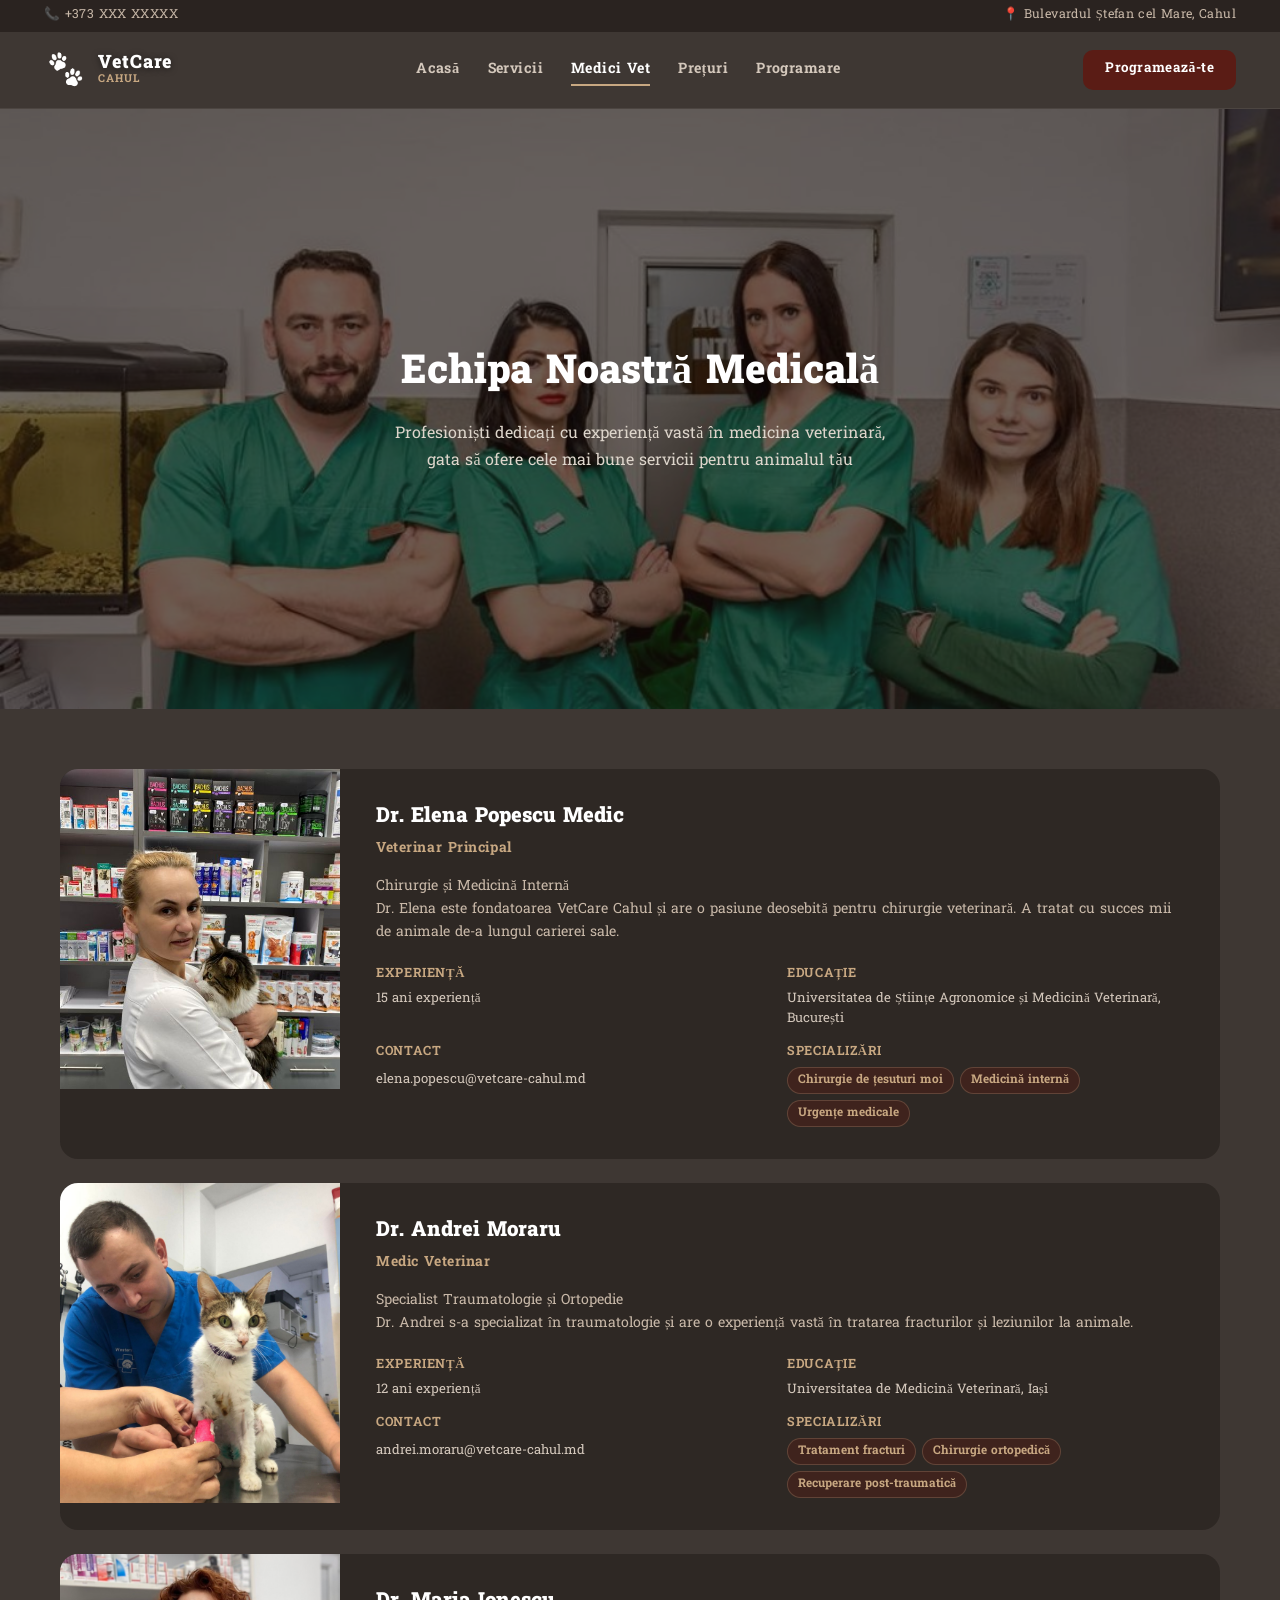
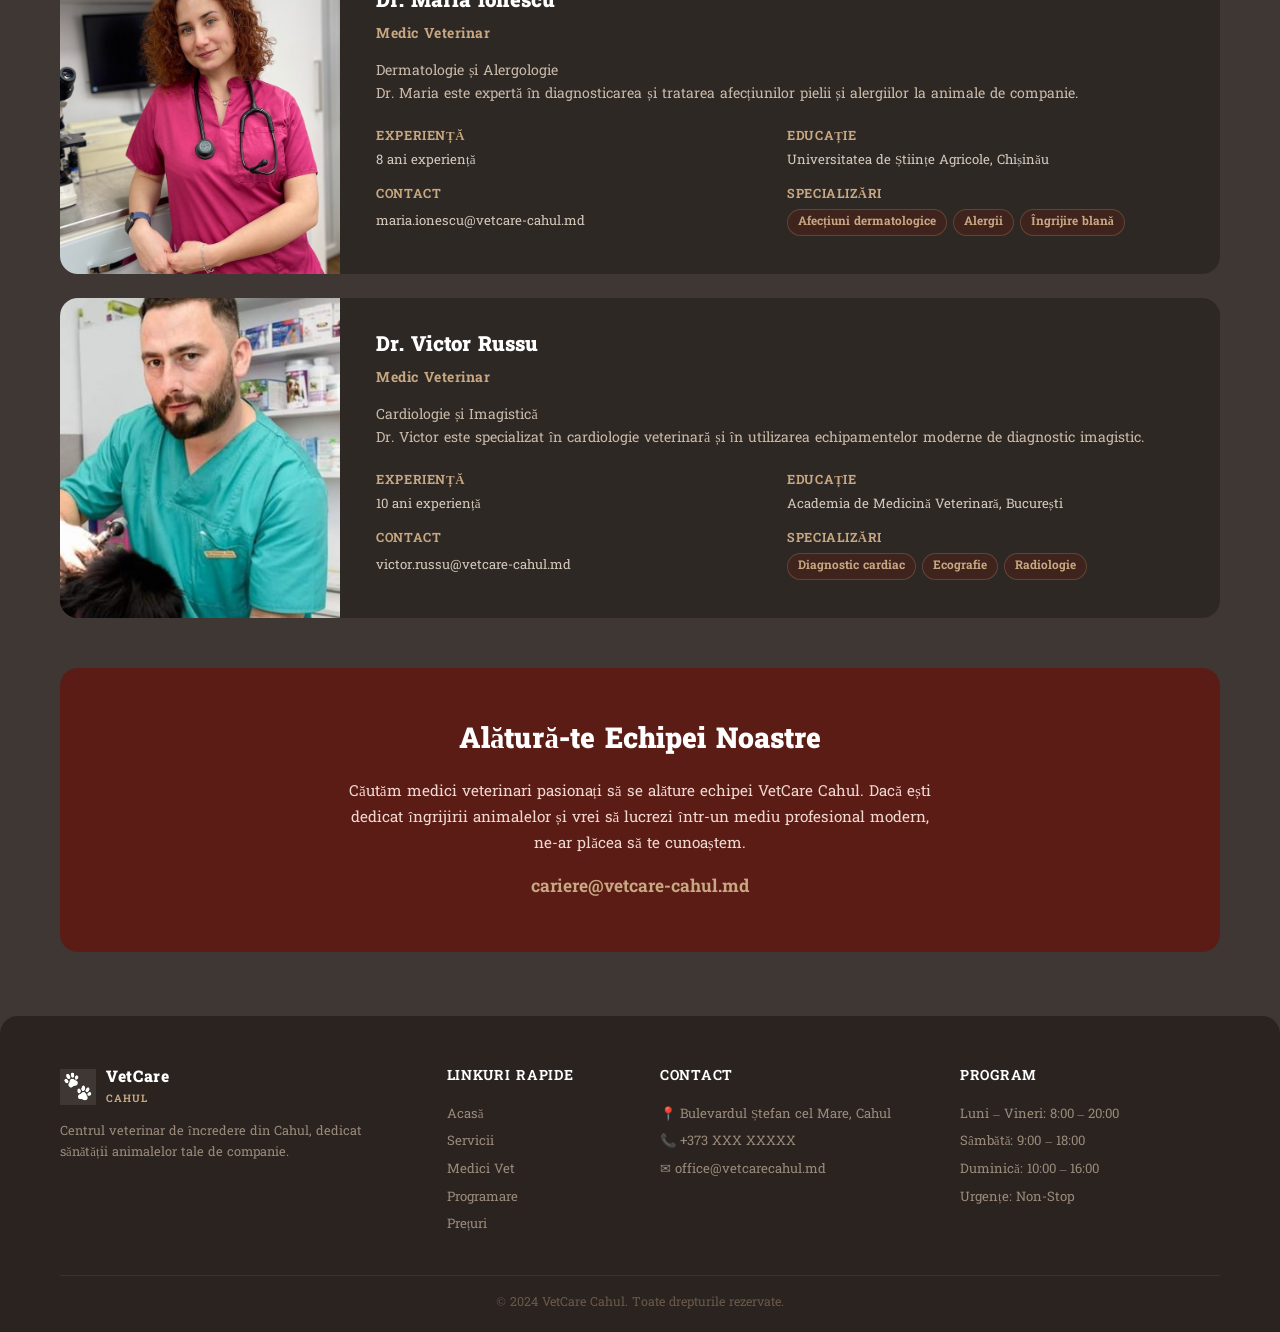
==== pagini/medici.html @ 3e3d9ead "Add files via upload" ====
<!DOCTYPE html>
<html lang="ro">
<head>
  <meta charset="UTF-8" />
  <meta name="viewport" content="width=device-width, initial-scale=1.0" />
  <title>Medici Vet — VetCare Cahul</title>
  <link rel="stylesheet" href="../stil.css" />
  <link href="https://fonts.googleapis.com/css2?family=Hanuman:wght@400;700;900&display=swap" rel="stylesheet" />
</head>
<body>
 

  <div class="topbar">
    <span>📞 +373 XXX XXXXX</span>
    <span>📍 Bulevardul Ștefan cel Mare, Cahul</span>
  </div>
 
  <nav class="navbar-solid">
    <div class="nav-logo">
      <img src="../Imagini/Logo thread & trend.png" alt="VetCare Cahul" class="logo-img" />
      <div class="logo-text">
        <span class="logo-name">VetCare</span>
        <span class="logo-sub">Cahul</span>
      </div>
    </div>
    <ul class="nav-links">
      <li><a href="../index.html">Acasă</a></li>
      <li><a href="servicii.html">Servicii</a></li>
      <li><a href="medici.html" class="active">Medici Vet</a></li>
      <li><a href="preturi.html">Prețuri</a></li>
      <li><a href="programare.html">Programare</a></li>
    </ul>
    <a href="programare.html" class="btn-nav">Programează-te</a>
  </nav>

 
 <section class="hero-medici">

    <div class="hero-medici-overlay"></div>

    <div class="hero-medici-content">
        <h1>Echipa Noastră Medicală</h1>

        <p>
            Profesioniști dedicați cu experiență vastă în medicina veterinară,<br />gata să ofere cele mai bune servicii pentru animalul tău
        </p>
    </div>

</section>
  <div class="medici-page">
    <div class="medici-list">
 
    
      <div class="medic-card">
        <img src="../Imagini/f1.jpeg" alt="Dr. Elena Popescu" class="medic-photo" />
        <div class="medic-info">
          <h3>Dr. Elena Popescu Medic</h3>
          <div class="medic-title">Veterinar Principal</div>
          <p class="medic-desc">Chirurgie și Medicină Internă<br />Dr. Elena este fondatoarea VetCare Cahul și are o pasiune deosebită pentru chirurgie veterinară. A tratat cu succes mii de animale de-a lungul carierei sale.</p>
          <div class="medic-details">
            <div class="medic-detail-block">
              <h4>Experiență</h4>
              <p>15 ani experiență</p>
            </div>
            <div class="medic-detail-block">
              <h4>Educație</h4>
              <p>Universitatea de Științe Agronomice și Medicină Veterinară, București</p>
            </div>
            <div class="medic-detail-block">
              <h4>Contact</h4>
              <a href="mailto:elena.popescu@vetcare-cahul.md">elena.popescu@vetcare-cahul.md</a>
            </div>
            <div class="medic-detail-block">
              <h4>Specializări</h4>
              <div class="medic-tags">
                <span class="medic-tag">Chirurgie de țesuturi moi</span>
                <span class="medic-tag">Medicină internă</span>
                <span class="medic-tag">Urgențe medicale</span>
              </div>
            </div>
          </div>
        </div>
      </div>
 
   
      <div class="medic-card">
        <img src="../Imagini/b1.jpg" alt="Dr. Andrei Moraru" class="medic-photo" />
        <div class="medic-info">
          <h3>Dr. Andrei Moraru</h3>
          <div class="medic-title">Medic Veterinar</div>
          <p class="medic-desc">Specialist Traumatologie și Ortopedie<br />Dr. Andrei s-a specializat în traumatologie și are o experiență vastă în tratarea fracturilor și leziunilor la animale.</p>
          <div class="medic-details">
            <div class="medic-detail-block">
              <h4>Experiență</h4>
              <p>12 ani experiență</p>
            </div>
            <div class="medic-detail-block">
              <h4>Educație</h4>
              <p>Universitatea de Medicină Veterinară, Iași</p>
            </div>
            <div class="medic-detail-block">
              <h4>Contact</h4>
              <a href="mailto:andrei.moraru@vetcare-cahul.md">andrei.moraru@vetcare-cahul.md</a>
            </div>
            <div class="medic-detail-block">
              <h4>Specializări</h4>
              <div class="medic-tags">
                <span class="medic-tag">Tratament fracturi</span>
                <span class="medic-tag">Chirurgie ortopedică</span>
                <span class="medic-tag">Recuperare post-traumatică</span>
              </div>
            </div>
          </div>
        </div>
      </div>
 
      <div class="medic-card">
        <img src="../Imagini/f2 (1).jpg" alt="Dr. Maria Ionescu" class="medic-photo" />
        <div class="medic-info">
          <h3>Dr. Maria Ionescu</h3>
          <div class="medic-title">Medic Veterinar</div>
          <p class="medic-desc">Dermatologie și Alergologie<br />Dr. Maria este expertă în diagnosticarea și tratarea afecțiunilor pielii și alergiilor la animale de companie.</p>
          <div class="medic-details">
            <div class="medic-detail-block">
              <h4>Experiență</h4>
              <p>8 ani experiență</p>
            </div>
            <div class="medic-detail-block">
              <h4>Educație</h4>
              <p>Universitatea de Științe Agricole, Chișinău</p>
            </div>
            <div class="medic-detail-block">
              <h4>Contact</h4>
              <a href="mailto:maria.ionescu@vetcare-cahul.md">maria.ionescu@vetcare-cahul.md</a>
            </div>
            <div class="medic-detail-block">
              <h4>Specializări</h4>
              <div class="medic-tags">
                <span class="medic-tag">Afecțiuni dermatologice</span>
                <span class="medic-tag">Alergii</span>
                <span class="medic-tag">Îngrijire blană</span>
              </div>
            </div>
          </div>
        </div>
      </div>
 
      <div class="medic-card">
        <img src="../Imagini/b2.jpg" alt="Dr. Victor Russu" class="medic-photo" />
        <div class="medic-info">
          <h3>Dr. Victor Russu</h3>
          <div class="medic-title">Medic Veterinar</div>
          <p class="medic-desc">Cardiologie și Imagistică<br />Dr. Victor este specializat în cardiologie veterinară și în utilizarea echipamentelor moderne de diagnostic imagistic.</p>
          <div class="medic-details">
            <div class="medic-detail-block">
              <h4>Experiență</h4>
              <p>10 ani experiență</p>
            </div>
            <div class="medic-detail-block">
              <h4>Educație</h4>
              <p>Academia de Medicină Veterinară, București</p>
            </div>
            <div class="medic-detail-block">
              <h4>Contact</h4>
              <a href="mailto:victor.russu@vetcare-cahul.md">victor.russu@vetcare-cahul.md</a>
            </div>
            <div class="medic-detail-block">
              <h4>Specializări</h4>
              <div class="medic-tags">
                <span class="medic-tag">Diagnostic cardiac</span>
                <span class="medic-tag">Ecografie</span>
                <span class="medic-tag">Radiologie</span>
              </div>
            </div>
          </div>
        </div>
      </div>
 
    </div>
    <div class="join-banner">
      <h2>Alătură-te Echipei Noastre</h2>
      <p>Căutăm medici veterinari pasionați să se alăture echipei VetCare Cahul. Dacă ești dedicat îngrijirii animalelor și vrei să lucrezi într-un mediu profesional modern, ne-ar plăcea să te cunoaștem.</p>
      <a href="mailto:cariere@vetcare-cahul.md" class="email-link">cariere@vetcare-cahul.md</a>
    </div>
 
  </div>
 
  <footer class="footer">
    <div class="footer-inner">
      <div class="footer-col footer-brand">
        <div class="footer-logo">
          <img src="../Imagini/Logo thread & trend.png" alt="VetCare" class="footer-logo-img" />
          <div>
            <span class="footer-logo-name">VetCare</span>
            <span class="footer-logo-sub">Cahul</span>
          </div>
        </div>
        <p class="footer-desc">Centrul veterinar de încredere din Cahul, dedicat sănătății animalelor tale de companie.</p>
      </div>
      <div class="footer-col">
        <h4>Linkuri Rapide</h4>
        <ul>
          <li><a href="../index.html">Acasă</a></li>
          <li><a href="servicii.html">Servicii</a></li>
          <li><a href="medici.html">Medici Vet</a></li>
          <li><a href="programare.html">Programare</a></li>
          <li><a href="preturi.html">Prețuri</a></li>
        </ul>
      </div>
      <div class="footer-col">
        <h4>Contact</h4>
        <ul>
          <li>📍 Bulevardul Ștefan cel Mare, Cahul</li>
          <li>📞 +373 XXX XXXXX</li>
          <li>✉ office@vetcarecahul.md</li>
        </ul>
      </div>
      <div class="footer-col">
        <h4>Program</h4>
        <ul>
          <li>Luni – Vineri: 8:00 – 20:00</li>
          <li>Sâmbătă: 9:00 – 18:00</li>
          <li>Duminică: 10:00 – 16:00</li>
          <li>Urgențe: Non-Stop</li>
        </ul>
      </div>
    </div>
    <div class="footer-bottom">
      <p>© 2024 VetCare Cahul. Toate drepturile rezervate.</p>
    </div>
  </footer>
 
</body>
</html>
---- stil.css ----
*, *::before, *::after {
  box-sizing: border-box;
  margin: 0;
  padding: 0;
}

html { scroll-behavior: smooth; }

body {
  font-family: 'Hanuman', serif;
  background-color: #3E3733;
  color: #f0ece8;
  line-height: 1.6;
}

a { text-decoration: none; color: inherit; }
ul { list-style: none; }

.topbar {
  background-color: #2a2320;
  color: #c8b8a8;
  font-size: 0.78rem;
  display: flex;
  justify-content: space-between;
  align-items: center;
  padding: 6px 44px;
  letter-spacing: 0.03em;
  position: relative;
  z-index: 200;
}

.topbar-center {
  font-family: 'Hanuman', serif;
  font-size: 1rem;
  font-weight: 900;
  color: #fff;
  letter-spacing: 0.15em;
  text-transform: uppercase;
}

.navbar {
  background: transparent;
  display: flex;
  align-items: center;
  justify-content: space-between;
  padding: 16px 44px;
  position: absolute;
  top: 32px;
  left: 0;
  right: 0;
  z-index: 100;
}

.navbar-solid {
  background-color: #3E3733;
  display: flex;
  align-items: center;
  justify-content: space-between;
  padding: 16px 44px;
  position: sticky;
  top: 0;
  z-index: 100;
  border-bottom: 1px solid rgba(255,255,255,0.07);
}

.nav-logo {
  display: flex;
  align-items: center;
  gap: 10px;
}

.logo-img {
  width: 44px;
  height: 44px;
  object-fit: contain;
}

.logo-text {
  display: flex;
  flex-direction: column;
  line-height: 1.1;
}

.logo-name {
  font-family: 'Hanuman', serif;
  font-weight: 900;
  font-size: 1.15rem;
  color: #fff;
  letter-spacing: 0.04em;
  text-shadow: 0 1px 6px rgba(0,0,0,0.5);
}

.logo-sub {
  font-family: 'Hanuman', serif;
  font-size: 0.68rem;
  font-weight: 700;
  color: #c8a882;
  letter-spacing: 0.1em;
  text-transform: uppercase;
}

.nav-links {
  display: flex;
  gap: 28px;
  align-items: center;
}

.nav-links a {
  font-family: 'Hanuman', serif;
  font-size: 0.9rem;
  font-weight: 700;
  color: #fff;
  letter-spacing: 0.03em;
  text-shadow: 0 1px 4px rgba(0,0,0,0.6);
  padding: 4px 0;
  border-bottom: 2px solid transparent;
  transition: border-color 0.2s, color 0.2s;
}

.navbar-solid .nav-links a {
  text-shadow: none;
  color: #d4c8bc;
}

.nav-links a:hover,
.nav-links a.active {
  border-bottom-color: #c8a882;
  color: #fff;
}

.nav-center {
  display: flex;
  gap: 6px;
  align-items: center;
}

.nav-center a {
  font-family: 'Hanuman', serif;
  font-size: 0.88rem;
  font-weight: 700;
  color: #d4c8bc;
  letter-spacing: 0.02em;
  padding: 6px 14px;
  border-radius: 8px;
  border: 1px solid transparent;
  transition: color 0.2s, border-color 0.2s, background-color 0.2s;
}

.navbar .nav-center a {
  color: #fff;
  text-shadow: 0 1px 4px rgba(0,0,0,0.6);
}

.nav-center a:hover {
  color: #fff;
  background-color: rgba(255,255,255,0.08);
}

.nav-center a.active {
  color: #fff;
  border-color: rgba(255,255,255,0.35);
}

.btn-nav {
  background-color: #5A1C15;
  color: #fff;
  font-family: 'Hanuman', serif;
  font-size: 0.85rem;
  font-weight: 700;
  padding: 9px 22px;
  border-radius: 10px;
  letter-spacing: 0.03em;
  transition: background-color 0.2s;
  white-space: nowrap;
}

.btn-nav:hover { background-color: #7a2820; }

.hero {
  position: relative;
  min-height: 600px;
  display: flex;
  flex-direction: column;
  align-items: center;
  justify-content: center;
  text-align: center;
  overflow: hidden;
  background-image: url('Imagini/p1.png');
  background-size: cover;
  background-position: center;
  background-repeat: no-repeat;
  background-color: #1e120e;
  padding: 130px 40px 90px;
}

.hero-overlay {
  position: absolute;
  inset: 0;
  background: rgba(20, 10, 8, 0.62);
  z-index: 0;
}

.hero-content {
  position: relative;
  z-index: 1;
  max-width: 700px;
}

.hero-content h1 {
  font-family: 'Hanuman', serif;
  font-size: 2.5rem;
  font-weight: 900;
  color: #ffffff;
  line-height: 1.2;
  margin-bottom: 18px;
  text-shadow: 0 2px 14px rgba(0,0,0,0.6);
}

.hero-content p {
  font-family: 'Hanuman', serif;
  font-size: 1rem;
  color: #ddd5cb;
  margin-bottom: 34px;
  line-height: 1.7;
}

.btn-ghost {
  display: inline-block;
  background: transparent;
  color: #fff;
  border: 2px solid #fff;
  font-family: 'Hanuman', serif;
  font-weight: 700;
  font-size: 0.92rem;
  padding: 12px 30px;
  border-radius: 10px;
  letter-spacing: 0.04em;
  transition: background 0.2s;
}

.btn-ghost:hover { background: rgba(255,255,255,0.15); }

.hero-corner-btn {
  position: absolute;
  left: 50%;
  bottom: 70px;
  transform: translateX(-50%);
  z-index: 10;
}

.btn-appointment {
  display: inline-block;
  background-color: #5A1C15;
  color: #ffffff;
  font-family: 'Hanuman', serif;
  font-size: 0.9rem;
  font-weight: 700;
  padding: 14px 32px;
  border: 2px solid #ffffff;
  border-radius: 10px;
  letter-spacing: 0.03em;
  box-shadow: 0 4px 12px rgba(0,0,0,0.35);
  transition: background-color 0.25s ease, transform 0.25s ease, box-shadow 0.25s ease;
}

.btn-appointment:hover {
  background-color: #7a2820;
  transform: translateY(-3px);
  box-shadow: 0 6px 16px rgba(0,0,0,0.45);
}

.hero-sub {
  position: relative;
  min-height: 320px;
  display: flex;
  flex-direction: column;
  align-items: center;
  justify-content: center;
  text-align: center;
  overflow: hidden;
  background-size: cover;
  background-position: center;
  padding: 80px 40px 60px;
}

.hero-sub-overlay {
  position: absolute;
  inset: 0;
  background: rgba(20, 10, 8, 0.68);
  z-index: 0;
}

.hero-sub-content {
  position: relative;
  z-index: 1;
  max-width: 700px;
}

.hero-sub-content h1 {
  font-family: 'Hanuman', serif;
  font-size: 2.4rem;
  font-weight: 900;
  color: #fff;
  margin-bottom: 14px;
  text-shadow: 0 2px 10px rgba(0,0,0,0.7);
}

.hero-sub-content p {
  font-size: 1rem;
  color: #ddd5cb;
  line-height: 1.7;
}

.features {
  background-color: #5A1C15;
  display: grid;
  grid-template-columns: repeat(4, 1fr);
  border-radius: 0 0 18px 18px;
  overflow: hidden;
}

.feature-card {
  padding: 30px 22px;
  text-align: center;
  border-right: 1px solid rgba(255,255,255,0.1);
  transition: background-color 0.2s;
}

.feature-card:last-child { border-right: none; }
.feature-card:hover { background-color: rgba(0,0,0,0.1); }

.feature-icon { font-size: 1.9rem; margin-bottom: 10px; }

.feature-card h3 {
  font-family: 'Hanuman', serif;
  font-size: 0.95rem;
  font-weight: 700;
  color: #fff;
  margin-bottom: 7px;
}

.feature-card p { font-size: 0.8rem; color: #f0d8d0; line-height: 1.5; }

.services {
  background-color: #3E3733;
  padding: 70px 60px;
  text-align: center;
}

.services h2 {
  font-family: 'Hanuman', serif;
  font-size: 2rem;
  font-weight: 900;
  color: #fff;
  margin-bottom: 44px;
}

.services-grid {
  display: grid;
  grid-template-columns: repeat(4, 1fr);
  gap: 20px;
  margin-bottom: 40px;
}

.service-card {
  background-color: #5A1C15;
  border-radius: 14px;
  padding: 34px 20px 28px;
  text-align: center;
  transition: transform 0.2s, background-color 0.2s;
}

.service-card:hover { transform: translateY(-4px); background-color: #6e2219; }

.service-icon { font-size: 2.2rem; margin-bottom: 14px; }

.service-card h3 {
  font-family: 'Hanuman', serif;
  font-size: 1rem;
  font-weight: 700;
  color: #fff;
  margin-bottom: 8px;
}

.service-card p { font-size: 0.82rem; color: #f0d8d0; line-height: 1.55; }

.btn-outline {
  display: inline-block;
  border: 2px solid #c8a882;
  color: #c8a882;
  font-family: 'Hanuman', serif;
  font-weight: 700;
  font-size: 0.9rem;
  padding: 11px 28px;
  border-radius: 10px;
  letter-spacing: 0.03em;
  transition: background-color 0.2s, color 0.2s;
}

.btn-outline:hover { background-color: #c8a882; color: #3E3733; }

.why-us {
  background-color: #3E3733;
  padding: 60px 80px;
  border-top: 1px solid rgba(255,255,255,0.06);
}

.why-content h2 {
  font-family: 'Hanuman', serif;
  font-size: 1.9rem;
  font-weight: 900;
  color: #fff;
  margin-bottom: 36px;
}

.why-list {
  display: flex;
  flex-direction: column;
  gap: 16px;
  max-width: 740px;
}

.why-list li {
  display: flex;
  align-items: flex-start;
  gap: 16px;
  background: rgba(90,28,21,0.22);
  border-radius: 12px;
  padding: 16px 20px;
}

.check {
  color: #c8a882;
  font-size: 1.2rem;
  margin-top: 2px;
  font-weight: 900;
  min-width: 22px;
}

.why-list li strong {
  font-family: 'Hanuman', serif;
  font-size: 0.98rem;
  font-weight: 700;
  color: #fff;
  display: block;
  margin-bottom: 3px;
}

.why-list li p { font-size: 0.85rem; color: #c8b8a8; line-height: 1.55; }

.cta-section {
  padding: 24px 24px;
}

.cta-box {
  background-color: #5A1C15;
  border-radius: 18px;
  padding: 56px 40px;
  text-align: center;
  max-width: 100%;
}

.cta-box h2 {
  font-family: 'Hanuman', serif;
  font-size: 1.9rem;
  font-weight: 900;
  color: #fff;
  margin-bottom: 14px;
}

.cta-box p {
  font-size: 0.95rem;
  color: #f0d8d0;
  margin-bottom: 30px;
  line-height: 1.6;
}

.btn-cta {
  display: inline-block;
  background: transparent;
  border: 2px solid #fff;
  color: #fff;
  font-family: 'Hanuman', serif;
  font-weight: 700;
  font-size: 0.95rem;
  padding: 13px 36px;
  border-radius: 10px;
  letter-spacing: 0.03em;
  transition: background 0.2s;
}

.btn-cta:hover { background: rgba(255,255,255,0.15); }

.footer {
  background-color: #2a2320;
  color: #b0a090;
  padding: 50px 60px 0;
  border-radius: 18px 18px 0 0;
  margin-top: 0;
}

.footer-inner {
  display: grid;
  grid-template-columns: 2fr 1fr 1.5fr 1.5fr;
  gap: 40px;
  padding-bottom: 40px;
  border-bottom: 1px solid rgba(255,255,255,0.07);
}

.footer-logo {
  display: flex;
  align-items: center;
  gap: 10px;
  margin-bottom: 14px;
}

.footer-logo-img { width: 36px; height: 36px; object-fit: contain; }

.footer-logo-name {
  font-family: 'Hanuman', serif;
  font-weight: 900;
  font-size: 1rem;
  color: #fff;
  display: block;
  letter-spacing: 0.04em;
}

.footer-logo-sub {
  font-family: 'Hanuman', serif;
  font-size: 0.65rem;
  font-weight: 700;
  color: #c8a882;
  letter-spacing: 0.1em;
  text-transform: uppercase;
  display: block;
}

.footer-desc { font-size: 0.8rem; color: #9a8a7a; line-height: 1.6; }

.footer-col h4 {
  font-family: 'Hanuman', serif;
  font-size: 0.88rem;
  font-weight: 700;
  color: #fff;
  margin-bottom: 16px;
  letter-spacing: 0.05em;
  text-transform: uppercase;
}

.footer-col ul { display: flex; flex-direction: column; gap: 8px; }

.footer-col ul li,
.footer-col ul li a {
  font-size: 0.82rem;
  color: #9a8a7a;
  transition: color 0.2s;
  line-height: 1.5;
}

.footer-col ul li a:hover { color: #c8a882; }

.footer-bottom {
  text-align: center;
  padding: 18px 0;
  font-size: 0.78rem;
  color: #6a5a4a;
}

.servicii-page {
  background-color: #3E3733;
  padding: 0 0 40px;
}

.servicii-page-intro {
  position: relative;
  min-height: 400px;
  display: flex;
  flex-direction: column;
  align-items: center;
  justify-content: center;
  text-align: center;
  overflow: hidden;
  background-image: url('Imagini/Rectangle 1.png'); 
  background-size: cover;
  background-position: center;
  background-repeat: no-repeat;
  background-color: #1e120e;
  padding: 140px 40px 60px;
  margin-bottom: 50px;
}

.servicii-page-intro::before {
  content: '';
  position: absolute;
  inset: 0;
  background: rgba(20, 10, 8, 0.65);
  z-index: 1;
}

.servicii-page-intro h2,
.servicii-page-intro p {
  position: relative;
  z-index: 2;
}

.servicii-page-intro h2 {
  font-family: 'Hanuman', serif;
  font-size: 2.5rem;
  font-weight: 900;
  color: #fff;
  margin-bottom: 14px;
  text-shadow: 0 2px 14px rgba(0,0,0,0.6);
}

.servicii-page-intro p {
  font-size: 1rem;
  color: #c8b8a8;
  line-height: 1.7;
  max-width: 720px;
}

.servicii-badges {
  display: flex;
  justify-content: center;
  gap: 14px;
  margin-bottom: 50px;
  flex-wrap: wrap;
}

.badge {
  display: inline-flex;
  align-items: center;
  gap: 8px;
  background-color: rgba(90,28,21,0.3);
  border: 1px solid rgba(200,168,130,0.3);
  color: #c8a882;
  font-family: 'Hanuman', serif;
  font-size: 0.85rem;
  font-weight: 700;
  padding: 8px 18px;
  border-radius: 30px;
}

.servicii-tabs {
  display: flex;
  justify-content: center;
  gap: 8px;
  margin-bottom: 40px;
  flex-wrap: wrap;
}

.tab-btn {
  background: rgba(255,255,255,0.07);
  color: #c8b8a8;
  border: none;
  padding: 8px 20px;
  border-radius: 8px;
  font-family: 'Hanuman', serif;
  font-size: 0.85rem;
  font-weight: 700;
  cursor: pointer;
  transition: background 0.2s, color 0.2s;
}

.tab-btn:hover,
.tab-btn.active { background: #5A1C15; color: #fff; }

.servicii-grid {
  display: grid;
  grid-template-columns: repeat(3, 1fr);
  gap: 20px;
  margin-bottom: 50px;
  padding: 0 60px;
}

.servicii-card {
  background-color: #5A1C15;
  border-radius: 16px;
  padding: 30px 24px;
  transition: transform 0.2s, background-color 0.2s;
}

.servicii-card:hover { transform: translateY(-3px); background-color: #6e2219; }

.servicii-card-icon { font-size: 2rem; margin-bottom: 12px; }

.servicii-card h3 {
  font-family: 'Hanuman', serif;
  font-size: 1.05rem;
  font-weight: 700;
  color: #fff;
  margin-bottom: 10px;
}

.servicii-card ul { list-style: none; }

.servicii-card ul li {
  font-size: 0.82rem;
  color: #f0d8d0;
  padding: 3px 0;
  padding-left: 14px;
  position: relative;
  line-height: 1.5;
}

.servicii-card ul li::before {
  content: '•';
  position: absolute;
  left: 0;
  color: #c8a882;
}

.urgenta-banner {
  background-color: #5A1C15;
  border-radius: 18px;
  padding: 48px 40px;
  text-align: center;
  margin: 0 60px 24px;
}

.urgenta-banner h2 {
  font-family: 'Hanuman', serif;
  font-size: 1.8rem;
  font-weight: 900;
  color: #fff;
  margin-bottom: 12px;
}

.urgenta-banner p {
  font-size: 0.95rem;
  color: #f0d8d0;
  margin-bottom: 16px;
  line-height: 1.6;
}

.urgenta-banner .phone {
  font-family: 'Hanuman', serif;
  font-size: 1.3rem;
  font-weight: 900;
  color: #c8a882;
}

.medici-page {
  background-color: #3E3733;
  padding: 60px 60px 40px;
}

.hero-medici {
  position: relative;
  min-height: 600px;
  background-image: url('Imagini/p2.jpg');
  background-size: cover;
  background-position: center;
  background-repeat: no-repeat;
  background-color: #1e120e;
  display: flex;
  align-items: center;
  justify-content: center;
  text-align: center;
  overflow: hidden;
}

.hero-medici-overlay {
  position: absolute;
  inset: 0;
  background: rgba(20, 10, 8, 0.62);
  z-index: 1;
}

.hero-medici-content {
  position: relative;
  z-index: 2;
  max-width: 700px;
  padding: 0 20px;
}

.hero-medici-content h1 {
  font-family: 'Hanuman', serif;
  font-size: 2.5rem;
  font-weight: 900;
  color: #fff;
  margin-bottom: 15px;
}

.hero-medici-content p {
  color: #ddd5cb;
  font-size: 1rem;
  line-height: 1.7;
}

.medici-list {
  display: flex;
  flex-direction: column;
  gap: 24px;
  margin-bottom: 50px;
}

.medic-card {
  display: grid;
  grid-template-columns: 280px 1fr;
  background-color: #2e2824;
  border-radius: 18px;
  overflow: hidden;
  transition: transform 0.2s;
}

.medic-card:hover { transform: translateY(-2px); }

.medic-photo {
  width: 100%;
  height: 320px;
  object-fit: cover;
  object-position: top center;
  display: block;
}

.medic-info {
  padding: 32px 36px;
}

.medic-info h3 {
  font-family: 'Hanuman', serif;
  font-size: 1.3rem;
  font-weight: 900;
  color: #fff;
  margin-bottom: 4px;
}

.medic-title {
  font-family: 'Hanuman', serif;
  font-size: 0.88rem;
  font-weight: 700;
  color: #c8a882;
  margin-bottom: 14px;
  letter-spacing: 0.04em;
}

.medic-desc {
  font-size: 0.88rem;
  color: #c8b8a8;
  line-height: 1.65;
  margin-bottom: 20px;
}

.medic-details {
  display: grid;
  grid-template-columns: 1fr 1fr;
  gap: 14px;
}

.medic-detail-block h4 {
  font-family: 'Hanuman', serif;
  font-size: 0.8rem;
  font-weight: 700;
  color: #c8a882;
  text-transform: uppercase;
  letter-spacing: 0.05em;
  margin-bottom: 4px;
}

.medic-detail-block p,
.medic-detail-block a {
  font-size: 0.82rem;
  color: #d4c8bc;
  line-height: 1.5;
}

.medic-detail-block a:hover { color: #c8a882; }

.medic-tags {
  display: flex;
  flex-wrap: wrap;
  gap: 6px;
  margin-top: 4px;
}

.medic-tag {
  background: rgba(90,28,21,0.4);
  border: 1px solid rgba(200,168,130,0.25);
  color: #c8a882;
  font-size: 0.75rem;
  font-family: 'Hanuman', serif;
  font-weight: 700;
  padding: 3px 10px;
  border-radius: 20px;
}

.join-banner {
  background-color: #5A1C15;
  border-radius: 18px;
  padding: 50px 40px;
  text-align: center;
  margin-bottom: 24px;
}

.join-banner h2 {
  font-family: 'Hanuman', serif;
  font-size: 1.8rem;
  font-weight: 900;
  color: #fff;
  margin-bottom: 16px;
}

.join-banner p {
  font-size: 0.95rem;
  color: #f0d8d0;
  line-height: 1.7;
  margin-bottom: 6px;
  max-width: 600px;
  margin-left: auto;
  margin-right: auto;
}

.join-banner a.email-link {
  font-family: 'Hanuman', serif;
  font-size: 1.1rem;
  font-weight: 700;
  color: #c8a882;
  display: inline-block;
  margin-top: 10px;
}

.join-banner a.email-link:hover { text-decoration: underline; }

.preturi-page {
  background-color: #3E3733;
  padding: 0 44px 60px;
}

.preturi-hero {
  position: relative;
  min-height: 400px;
  display: flex;
  align-items: center;
  justify-content: center;
  overflow: hidden;
  background-image: url('Imagini/p1.png');
  background-size: cover;
  background-position: center;
  background-repeat: no-repeat;
  background-color: #1e120e;
  margin-left: -44px;
  margin-right: -44px;
  margin-bottom: 48px;
  padding-top: 40px;
}

.preturi-hero::before {
  content: '';
  position: absolute;
  inset: 0;
  background: rgba(20, 10, 8, 0.65);
  z-index: 1;
}

.preturi-title {
  position: relative;
  z-index: 2; 
  font-family: 'Hanuman', serif;
  font-size: 2.5rem;
  font-weight: 900;
  color: #fff;
  text-align: center;
  text-shadow: 0 2px 14px rgba(0,0,0,0.6);
}

.pachete-grid {
  display: grid;
  grid-template-columns: repeat(3, 1fr);
  gap: 20px;
  margin-bottom: 48px;
}

.pachet-card {
  background-color: #5A1C15;
  border-radius: 18px;
  padding: 36px 28px;
  text-align: center;
  position: relative;
  transition: transform 0.2s, background-color 0.2s;
}

.pachet-card:hover {
  transform: translateY(-4px);
  background-color: #6e2219;
}

.pachet-badge {
  display: inline-block;
  border: 1px solid rgba(255,255,255,0.45);
  color: #fff;
  font-family: 'Hanuman', serif;
  font-size: 0.8rem;
  font-weight: 700;
  padding: 6px 18px;
  border-radius: 30px;
  margin-bottom: 24px;
}

.pachet-card h3 {
  font-family: 'Hanuman', serif;
  font-size: 1.15rem;
  font-weight: 900;
  color: #fff;
  margin-bottom: 4px;
}

.pachet-sub {
  font-size: 0.83rem;
  color: #f0d8d0;
  margin-bottom: 18px;
}

.pachet-price {
  font-family: 'Hanuman', serif;
  font-size: 1.5rem;
  font-weight: 900;
  color: #fff;
  margin-bottom: 22px;
}

.pachet-list {
  list-style: none;
  text-align: center;
}

.pachet-list li {
  font-size: 0.85rem;
  font-weight: 700;
  color: #fff;
  padding: 4px 0;
  line-height: 1.5;
}

.price-tables-grid {
  display: grid;
  grid-template-columns: 1fr 1fr;
  gap: 20px;
  margin-bottom: 20px;
}

.price-table-card {
  border: 1px solid rgba(255,255,255,0.35);
  border-radius: 18px;
  padding: 28px 32px;
  background-color: #2e2824;
}

.price-table-full {
  margin-bottom: 20px;
}

.price-table-card h3 {
  font-family: 'Hanuman', serif;
  font-size: 1.15rem;
  font-weight: 900;
  color: #fff;
  margin-bottom: 14px;
}

.price-row {
  display: flex;
  justify-content: space-between;
  font-size: 0.92rem;
  color: #ddd5cb;
  padding: 4px 0;
  line-height: 1.6;
}

.price-row span:first-child { text-align: left; }
.price-row span:last-child { text-align: right; font-variant-numeric: tabular-nums; }

.price-row.price-header {
  font-family: 'Hanuman', serif;
  font-weight: 700;
  color: #c8a882;
  margin-bottom: 4px;
}

@media (max-width: 1024px) {
  .features { grid-template-columns: repeat(2, 1fr); }
  .services-grid { grid-template-columns: repeat(2, 1fr); }
  .servicii-grid { grid-template-columns: repeat(2, 1fr); }
  .footer-inner { grid-template-columns: 1fr 1fr; }
  .medic-card { grid-template-columns: 220px 1fr; }
  .medic-photo { height: 280px; }
  .pachete-grid { grid-template-columns: 1fr; }
  .price-tables-grid { grid-template-columns: 1fr; }
}

@media (max-width: 768px) {
  .topbar { flex-direction: column; gap: 4px; padding: 8px 20px; text-align: center; }

  .navbar {
    padding: 12px 20px;
    position: relative;
    top: 0;
    background: #3E3733;
  }

  .navbar-solid { padding: 12px 20px; }
  .nav-links { display: none; }
  .nav-center { display: none; }

  .hero { padding: 60px 20px 80px; background-size: cover; }
  .hero-content h1 { font-size: 1.7rem; }

  .hero-sub { padding: 60px 20px 40px; background-size: cover; }
  .hero-sub-content h1 { font-size: 1.7rem; }

  .hero-medici { background-size: cover; }
  .hero-medici-content h1 { font-size: 1.7rem; }
  
  .servicii-page-intro { min-height: 320px; padding-top: 80px; background-size: cover; }
  .servicii-page-intro h2 { font-size: 1.7rem; }
  .servicii-grid { padding: 0 20px; }
  .urgenta-banner { margin: 0 20px 24px; }

  .preturi-hero { min-height: 300px; background-size: cover; margin-left: -16px; margin-right: -16px; }
  .preturi-title { font-size: 1.7rem; }

  .features { grid-template-columns: repeat(2, 1fr); border-radius: 0; }
  .feature-card { border-right: none; border-bottom: 1px solid rgba(255,255,255,0.1); }

  .services { padding: 50px 20px; }
  .services-grid { grid-template-columns: 1fr 1fr; }

  .why-us { padding: 50px 24px; }

  .servicii-page { padding: 0 0 30px; }
  .servicii-grid { grid-template-columns: 1fr; }

  .medici-page { padding: 50px 20px 30px; }
  .medic-card { grid-template-columns: 1fr; }
  .medic-photo { height: 260px; width: 100%; }
  .medic-info { padding: 24px 20px; }
  .medic-details { grid-template-columns: 1fr; }

  .preturi-page { padding: 0 16px 40px; }
  .pachet-card, .price-table-card { padding: 24px 20px; }

  .footer { padding: 40px 24px 0; border-radius: 14px 14px 0 0; }
  .footer-inner { grid-template-columns: 1fr; gap: 28px; }
}

@media (max-width: 480px) {
  .features, .services-grid, .servicii-grid { grid-template-columns: 1fr; }
}

.programare-page {
  background-color: #3E3733;
  padding: 60px 60px 40px;
}

.programare-grid {
  display: grid;
  grid-template-columns: 1fr 340px;
  gap: 30px;
  align-items: start;
}

.programare-form-box {
  background-color: #2e2824;
  border-radius: 18px;
  padding: 40px 36px;
}

.programare-form-box h2 {
  font-family: 'Hanuman', serif;
  font-size: 1.5rem;
  font-weight: 900;
  color: #fff;
  margin-bottom: 28px;
}

.form-group {
  margin-bottom: 18px;
}

.form-row {
  display: grid;
  grid-template-columns: 1fr 1fr;
  gap: 16px;
}

.form-group label {
  display: block;
  font-family: 'Hanuman', serif;
  font-size: 0.82rem;
  font-weight: 700;
  color: #c8a882;
  text-transform: uppercase;
  letter-spacing: 0.05em;
  margin-bottom: 7px;
}

.form-group input,
.form-group select,
.form-group textarea {
  width: 100%;
  background-color: #3E3733;
  border: 1px solid rgba(200,168,130,0.25);
  border-radius: 10px;
  padding: 11px 14px;
  color: #f0ece8;
  font-family: 'Hanuman', serif;
  font-size: 0.88rem;
  outline: none;
  transition: border-color 0.2s;
  appearance: none;
}

.form-group input:focus,
.form-group select:focus,
.form-group textarea:focus {
  border-color: #c8a882;
}

.form-group input::placeholder,
.form-group textarea::placeholder {
  color: #6a5a4a;
}

.form-group textarea {
  height: 110px;
  resize: vertical;
}

.btn-submit {
  width: 100%;
  background-color: #5A1C15;
  color: #fff;
  font-family: 'Hanuman', serif;
  font-weight: 700;
  font-size: 1rem;
  padding: 14px;
  border: none;
  border-radius: 10px;
  cursor: pointer;
  margin-top: 6px;
  transition: background-color 0.2s;
  letter-spacing: 0.03em;
}

.btn-submit:hover { background-color: #7a2820; }

.programare-info {
  display: flex;
  flex-direction: column;
  gap: 16px;
}

.info-card {
  background-color: #2e2824;
  border-radius: 14px;
  padding: 22px 20px;
}

.info-card h3 {
  font-family: 'Hanuman', serif;
  font-size: 0.95rem;
  font-weight: 700;
  color: #fff;
  margin-bottom: 8px;
}

.info-card p {
  font-size: 0.85rem;
  color: #c8b8a8;
  line-height: 1.6;
}

.program-list {
  list-style: none;
  display: flex;
  flex-direction: column;
  gap: 6px;
}

.program-list li {
  display: flex;
  justify-content: space-between;
  font-size: 0.82rem;
  color: #c8b8a8;
  padding: 4px 0;
  border-bottom: 1px solid rgba(255,255,255,0.05);
}

.program-list li.urgenta-row {
  color: #c8a882;
  font-weight: 700;
  border-bottom: none;
}

.urgenta-card {
  background-color: rgba(90,28,21,0.4);
  border: 1px solid rgba(90,28,21,0.6);
}

.urgenta-card h3 { color: #ff9080; }
.urgenta-card p { font-size: 0.83rem; color: #f0d8d0; margin-bottom: 14px; }

.btn-urgenta {
  display: inline-block;
  background-color: #5A1C15;
  color: #fff;
  font-family: 'Hanuman', serif;
  font-weight: 700;
  font-size: 0.88rem;
  padding: 10px 20px;
  border-radius: 10px;
  transition: background-color 0.2s;
}

.btn-urgenta:hover { background-color: #7a2820; }

@media (max-width: 900px) {
  .programare-page { padding: 50px 20px 30px; }
  .programare-grid { grid-template-columns: 1fr; }
  .form-row { grid-template-columns: 1fr; }
}
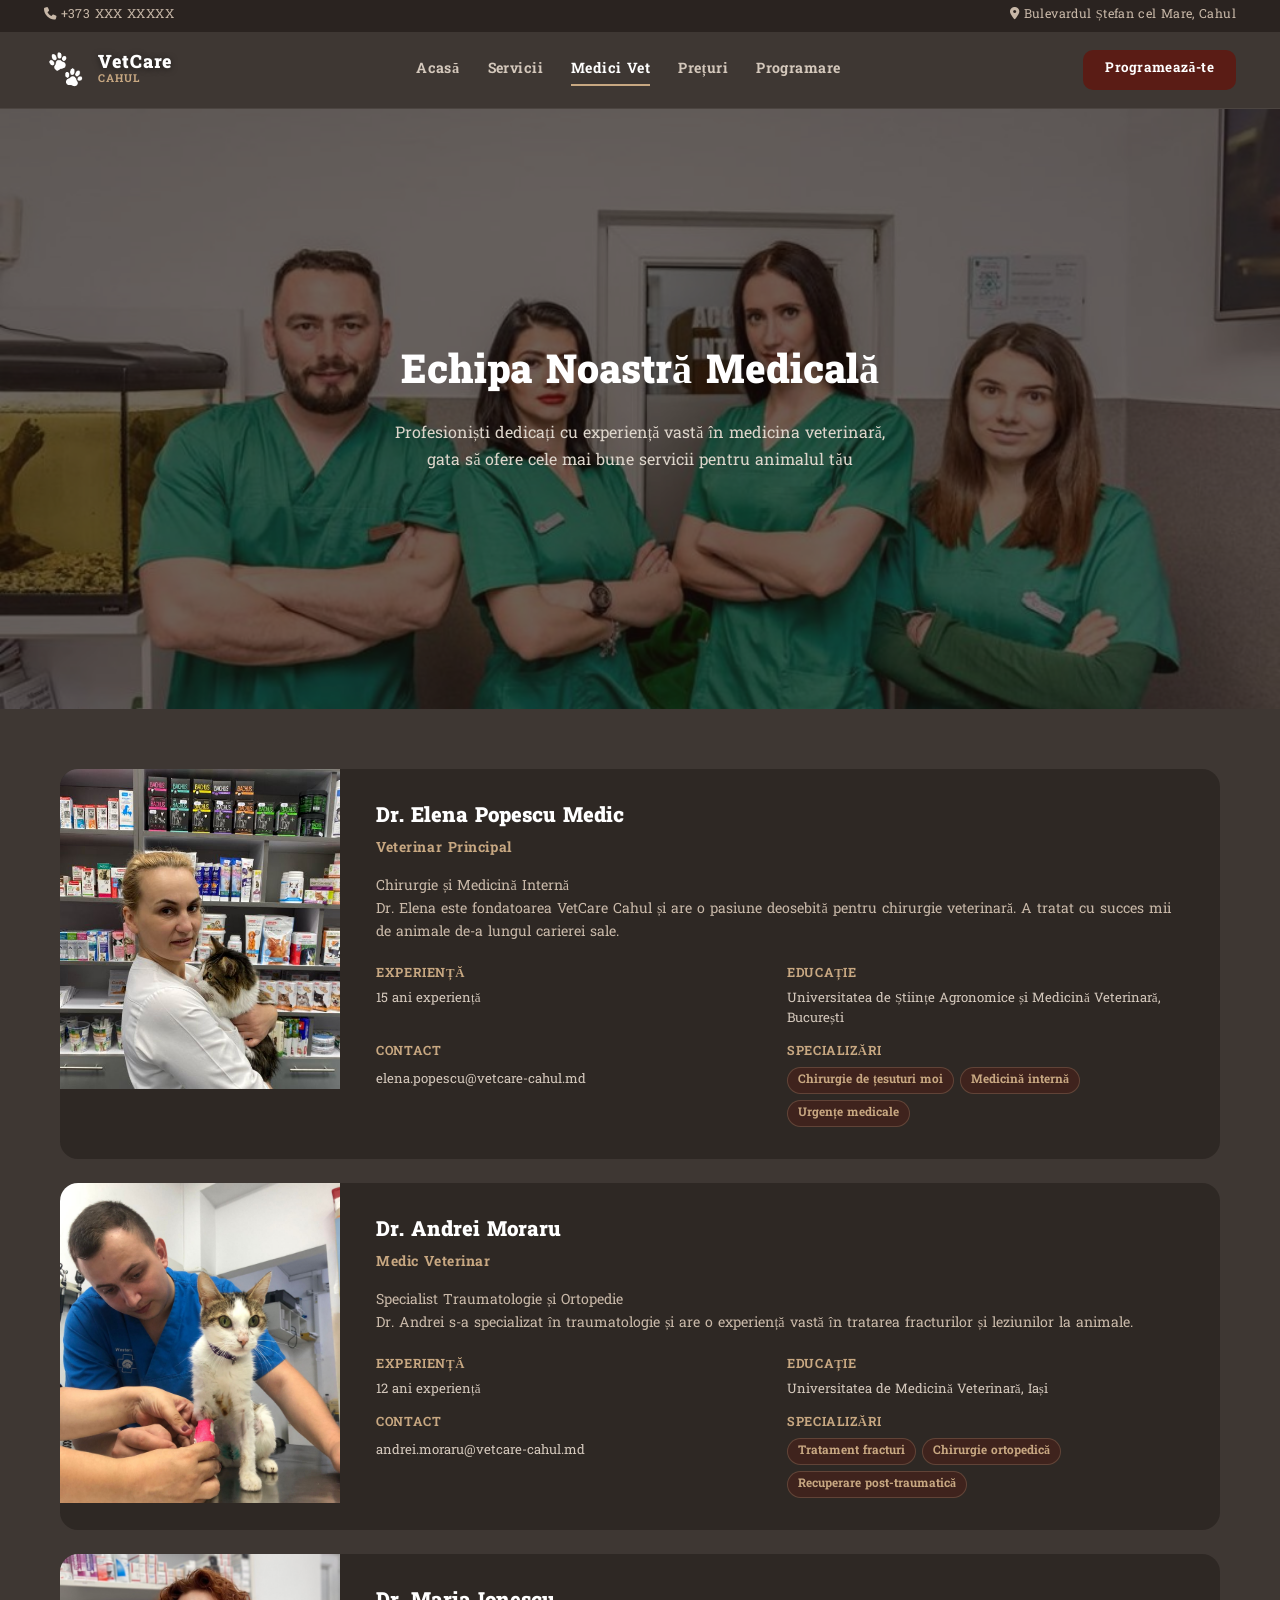
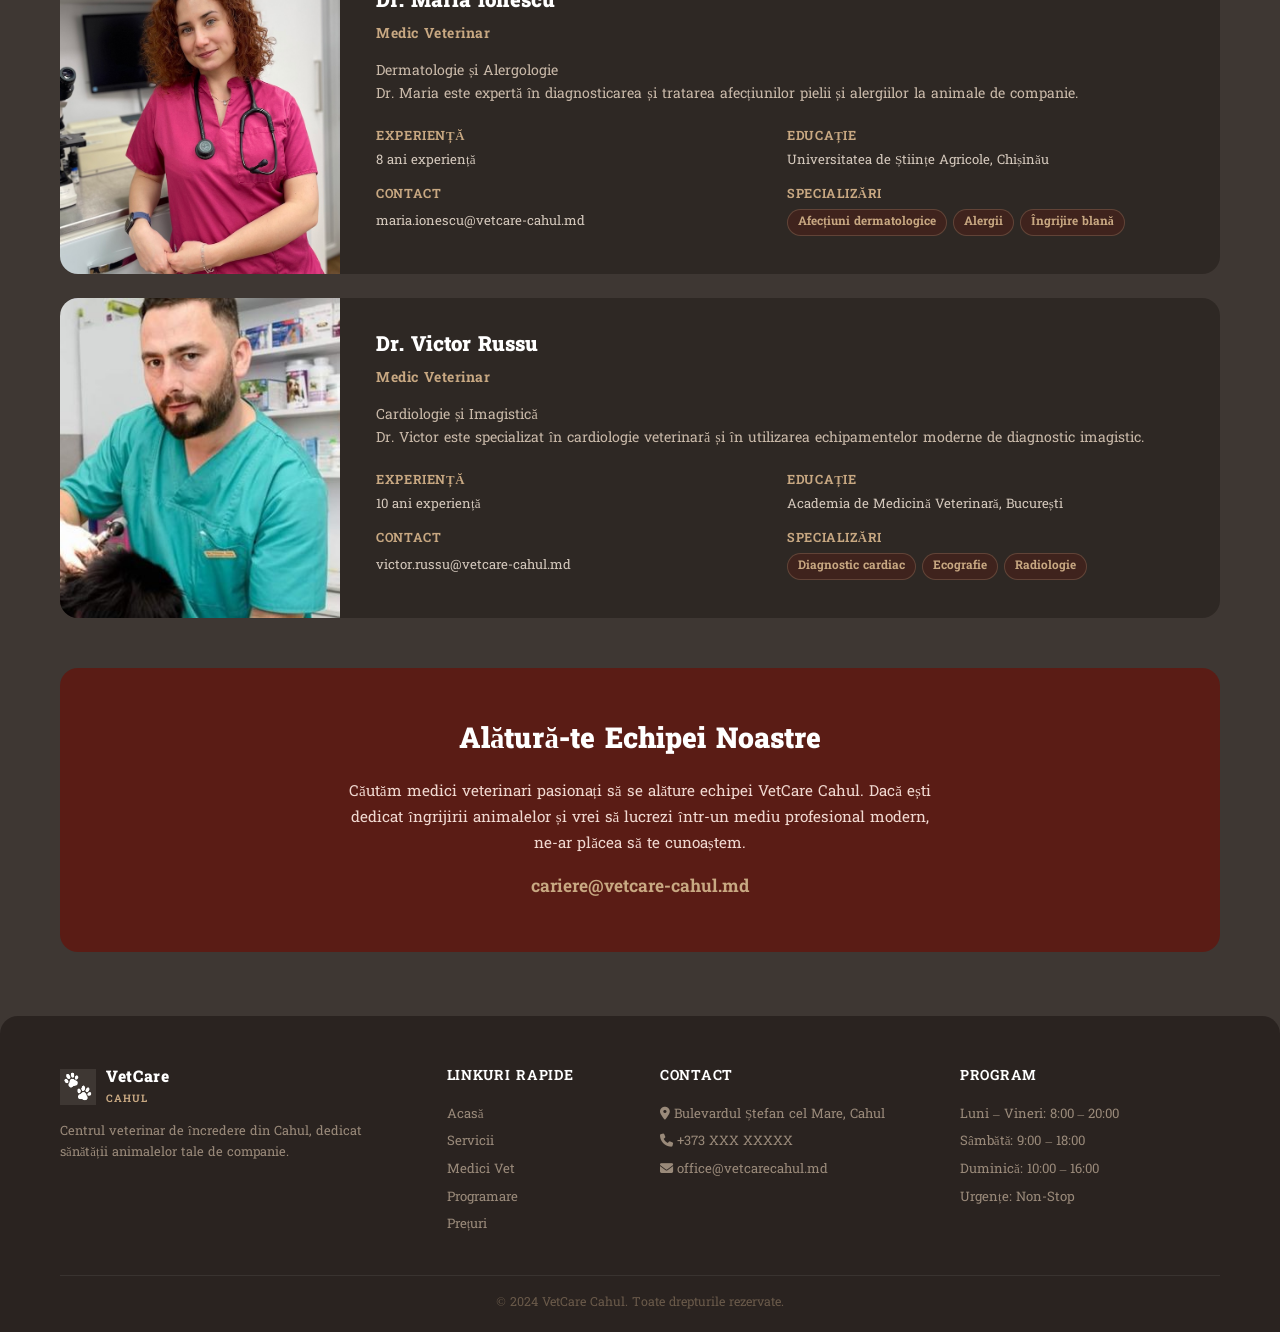
==== commit 9c86d24b: "Add files via upload" ====
--- a/pagini/medici.html
+++ b/pagini/medici.html
@@ -6,18 +6,19 @@
   <title>Medici Vet — VetCare Cahul</title>
   <link rel="stylesheet" href="../stil.css" />
   <link href="https://fonts.googleapis.com/css2?family=Hanuman:wght@400;700;900&display=swap" rel="stylesheet" />
+  <link rel="stylesheet" href="https://cdnjs.cloudflare.com/ajax/libs/font-awesome/6.5.0/css/all.min.css" />
 </head>
 <body>
  
 
   <div class="topbar">
-    <span>📞 +373 XXX XXXXX</span>
-    <span>📍 Bulevardul Ștefan cel Mare, Cahul</span>
+    <span><i class="fa-solid fa-phone"></i> +373 XXX XXXXX</span>
+    <span><i class="fa-solid fa-location-dot"></i> Bulevardul Ștefan cel Mare, Cahul</span>
   </div>
  
   <nav class="navbar-solid">
     <div class="nav-logo">
-      <img src="../Imagini/Logo thread & trend.png" alt="VetCare Cahul" class="logo-img" />
+      <img src="../imagini/Logo thread & trend.png" alt="VetCare Cahul" class="logo-img" />
       <div class="logo-text">
         <span class="logo-name">VetCare</span>
         <span class="logo-sub">Cahul</span>
@@ -52,7 +53,7 @@
  
     
       <div class="medic-card">
-        <img src="../Imagini/f1.jpeg" alt="Dr. Elena Popescu" class="medic-photo" />
+        <img src="../imagini/f1.jpeg" alt="Dr. Elena Popescu" class="medic-photo" />
         <div class="medic-info">
           <h3>Dr. Elena Popescu Medic</h3>
           <div class="medic-title">Veterinar Principal</div>
@@ -84,7 +85,7 @@
  
    
       <div class="medic-card">
-        <img src="../Imagini/b1.jpg" alt="Dr. Andrei Moraru" class="medic-photo" />
+        <img src="../imagini/b1.jpg" alt="Dr. Andrei Moraru" class="medic-photo" />
         <div class="medic-info">
           <h3>Dr. Andrei Moraru</h3>
           <div class="medic-title">Medic Veterinar</div>
@@ -115,7 +116,7 @@
       </div>
  
       <div class="medic-card">
-        <img src="../Imagini/f2 (1).jpg" alt="Dr. Maria Ionescu" class="medic-photo" />
+        <img src="../imagini/f2 (1).jpg" alt="Dr. Maria Ionescu" class="medic-photo" />
         <div class="medic-info">
           <h3>Dr. Maria Ionescu</h3>
           <div class="medic-title">Medic Veterinar</div>
@@ -146,7 +147,7 @@
       </div>
  
       <div class="medic-card">
-        <img src="../Imagini/b2.jpg" alt="Dr. Victor Russu" class="medic-photo" />
+        <img src="../imagini/b2.jpg" alt="Dr. Victor Russu" class="medic-photo" />
         <div class="medic-info">
           <h3>Dr. Victor Russu</h3>
           <div class="medic-title">Medic Veterinar</div>
@@ -189,7 +190,7 @@
     <div class="footer-inner">
       <div class="footer-col footer-brand">
         <div class="footer-logo">
-          <img src="../Imagini/Logo thread & trend.png" alt="VetCare" class="footer-logo-img" />
+          <img src="../imagini/Logo thread & trend.png" alt="VetCare" class="footer-logo-img" />
           <div>
             <span class="footer-logo-name">VetCare</span>
             <span class="footer-logo-sub">Cahul</span>
@@ -210,9 +211,9 @@
       <div class="footer-col">
         <h4>Contact</h4>
         <ul>
-          <li>📍 Bulevardul Ștefan cel Mare, Cahul</li>
-          <li>📞 +373 XXX XXXXX</li>
-          <li>✉ office@vetcarecahul.md</li>
+          <li><i class="fa-solid fa-location-dot"></i> Bulevardul Ștefan cel Mare, Cahul</li>
+          <li><i class="fa-solid fa-phone"></i> +373 XXX XXXXX</li>
+          <li><i class="fa-solid fa-envelope"></i> office@vetcarecahul.md</li>
         </ul>
       </div>
       <div class="footer-col">
--- a/stil.css
+++ b/stil.css
@@ -185,7 +185,7 @@
   justify-content: center;
   text-align: center;
   overflow: hidden;
-  background-image: url('Imagini/p1.png');
+  background-image: url('imagini/p1.png');
   background-size: cover;
   background-position: center;
   background-repeat: no-repeat;
@@ -580,7 +580,7 @@
   justify-content: center;
   text-align: center;
   overflow: hidden;
-  background-image: url('Imagini/Rectangle 1.png'); 
+  background-image: url('imagini/Rectangle 1.png'); 
   background-size: cover;
   background-position: center;
   background-repeat: no-repeat;
@@ -748,7 +748,7 @@
 .hero-medici {
   position: relative;
   min-height: 600px;
-  background-image: url('Imagini/p2.jpg');
+  background-image: url('imagini/p2.jpg');
   background-size: cover;
   background-position: center;
   background-repeat: no-repeat;
@@ -934,7 +934,7 @@
   align-items: center;
   justify-content: center;
   overflow: hidden;
-  background-image: url('Imagini/p1.png');
+  background-image: url('imagini/p1.png');
   background-size: cover;
   background-position: center;
   background-repeat: no-repeat;
